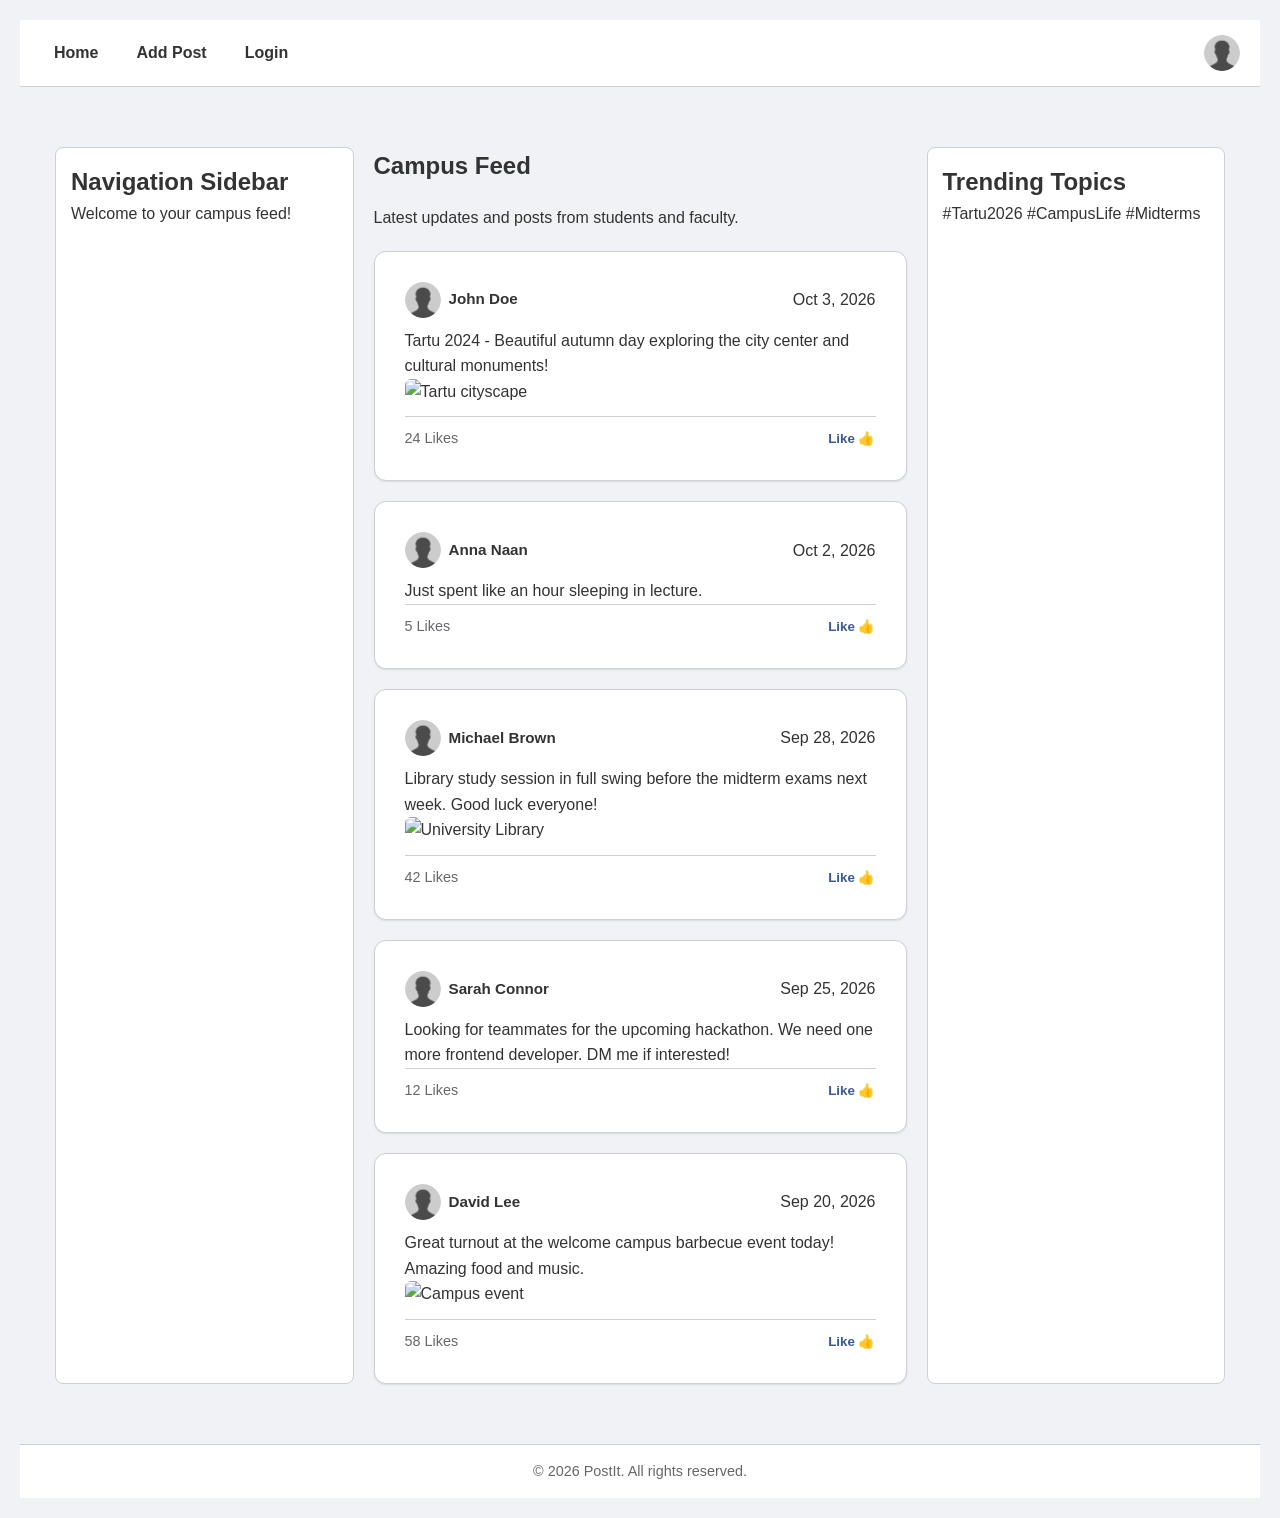
==== index.html @ 0d121286 "Initial commit." ====
<!DOCTYPE html>
<html lang="en">
<head>
    <meta charset="UTF-8">
    <meta name="viewport" content="width=device-width, initial-scale=1.0">
    <title>PostIt - Home</title>
    <link rel="stylesheet" href="styles.css">
</head>
<body>
    <header>
        <nav class="nav-links">
            <a href="index.html">Home</a>
            <a href="addPost.html">Add Post</a>
            <a href="login.html">Login</a>
        </nav>
        <img src="images/user_avatar.png" alt="Avatar" class="avatar-img">
    </header>

    <div class="container">
        <aside>
            <h2>Navigation Sidebar</h2>
            <p>Welcome to your campus feed!</p>
        </aside>

        <main>
            <div class="welcome-banner">
                <h1>Campus Feed</h1>
                <p>Latest updates and posts from students and faculty.</p>
            </div>

            <article class="post">
                <div class="post-header">
                    <div class="post-user">
                        <img src="images/user_avatar.png" alt="Avatar" class="avatar-img">
                        <h2 class="post-author">John Doe</h2>
                    </div>
                    <time datetime="2026-10-03">Oct 3, 2026</time>
                </div>
                <p>Tartu 2024 - Beautiful autumn day exploring the city center and cultural monuments!</p>
                <img src="https://encrypted-tbn0.gstatic.com/images?q=tbn:ANd9GcTX63naz52LHLcVyaYgZop-ExZRuWwlRUwRe38ha9CY8g&s=10" alt="Tartu cityscape" class="post-image">
                <div class="post-footer">
                    <span>24 Likes</span>
                    <button class="like-btn">Like</button>
                </div>
            </article>

            <article class="post">
                <div class="post-header">
                    <div class="post-user">
                        <img src="images/user_avatar.png" alt="Avatar" class="avatar-img">
                        <h2 class="post-author">Anna Naan</h2>
                    </div>
                    <time datetime="2026-10-02">Oct 2, 2026</time>
                </div>
                <p>Just spent like an hour sleeping in lecture.</p>
                <div class="post-footer">
                    <span>5 Likes</span>
                    <button class="like-btn">Like</button>
                </div>
            </article>

            <article class="post">
                <div class="post-header">
                    <div class="post-user">
                        <img src="images/user_avatar.png" alt="Avatar" class="avatar-img">
                        <h2 class="post-author">Michael Brown</h2>
                    </div>
                    <time datetime="2026-09-28">Sep 28, 2026</time>
                </div>
                <p>Library study session in full swing before the midterm exams next week. Good luck everyone!</p>
                <img src="https://encrypted-tbn0.gstatic.com/images?q=tbn:ANd9GcRoPAQkvJu2GfvRjXj6Il3q_ecyTgpstng9rkN1BiuKag&s=10" alt="University Library" class="post-image">
                <div class="post-footer">
                    <span>42 Likes</span>
                    <button class="like-btn">Like</button>
                </div>
            </article>

            <article class="post">
                <div class="post-header">
                    <div class="post-user">
                        <img src="images/user_avatar.png" alt="Avatar" class="avatar-img">
                        <h2 class="post-author">Sarah Connor</h2>
                    </div>
                    <time datetime="2026-09-25">Sep 25, 2026</time>
                </div>
                <p>Looking for teammates for the upcoming hackathon. We need one more frontend developer. DM me if interested!</p>
                <div class="post-footer">
                    <span>12 Likes</span>
                    <button class="like-btn">Like</button>
                </div>
            </article>

            <article class="post">
                <div class="post-header">
                    <div class="post-user">
                        <img src="images/user_avatar.png" alt="Avatar" class="avatar-img">
                        <h2 class="post-author">David Lee</h2>
                    </div>
                    <time datetime="2026-09-20">Sep 20, 2026</time>
                </div>
                <p>Great turnout at the welcome campus barbecue event today! Amazing food and music.</p>
                <img src="https://encrypted-tbn0.gstatic.com/images?q=tbn:ANd9GcQaOoxP2HIgG5i62Ms6ggoACeFXsvr-L1rnOrWT2zJQQg&s=10" alt="Campus event" class="post-image">
                <div class="post-footer">
                    <span>58 Likes</span>
                    <button class="like-btn">Like</button>
                </div>
            </article>
        </main>

        <aside>
            <h2>Trending Topics</h2>
            <p>#Tartu2026 #CampusLife #Midterms</p>
        </aside>
    </div>

    <footer>
        <p>&copy; 2026 PostIt. All rights reserved.</p>
    </footer>
</body>
</html>
---- styles.css ----
/* --- Global Variables & Reset --- */
:root {
    --primary-color: #3b5998;
    --hover-color: #2d4373;
    --primary-dark: #1a365d;
    --btn-hover: #0056b3;
    --bg-color: #f0f2f5;
    --card-bg: #ffffff;
    --text-color: #333333;
    --text-secondary: #65676b;
    --border-color: #ccd0d5;
}

*, *::before, *::after {
    margin: 0;
    padding: 0;
    box-sizing: border-box;
    font-family: Arial, sans-serif;
}

body {
    min-height: 100vh;
    background-color: var(--bg-color);
    color: var(--text-color);
    line-height: 1.6;
    display: flex;
    flex-direction: column;
    align-items: center;
    padding: 20px;
}

/* --- Navigation & Header --- */
header, .top-bar {
    background-color: var(--card-bg);
    border-bottom: 1px solid var(--border-color);
    display: flex;
    justify-content: space-between;
    align-items: center;
    padding: 12px 20px;
    width: 100%;
    margin-bottom: 40px
}

header {
    position: sticky;
    top: 0;
    z-index: 100;
}

.top-bar {
    border-radius: 12px;
}

nav a, .nav-item {
    text-decoration: none;
    color: var(--text-color);
    padding: 8px 14px;
    border-radius: 6px;
    font-weight: bold;
    transition: background-color 0.2s ease, color 0.2s ease;
}

nav a:hover, .nav-item:hover {
    background-color: #e4e6eb;
    color: var(--primary-color);
}

.nav-links {
    display: flex;
    gap: 10px;
    align-items: center;
}

/* --- Layout Containers --- */
.container {
    display: flex;
    max-width: 1200px;
    margin: 20px auto;
    gap: 20px;
    padding: 0 15px;
    width: 100%;
}

main {
    flex: 2;
    display: flex;
    flex-direction: column;
    gap: 20px;
}

.container > aside {
    flex: 1;
    background-color: var(--card-bg);
    border: 1px solid var(--border-color);
    border-radius: 8px;
    padding: 15px;
    min-height: 400px;
    display: none;
}

@media (min-width: 768px) {
    .container > aside {
        display: block;
    }
}

/* --- Cards (Login, Post, etc.) --- */
.login-card, .login-container, .post-card, article.post {
    background-color: var(--card-bg);
    border: 1px solid var(--border-color);
    border-radius: 12px;
    padding: 30px;
    width: 100%;
    max-width: 450px;
    box-shadow: 0 4px 10px rgba(0, 0, 0, 0.05);
}

article.post {
    max-width: 100%;
    box-shadow: 0 1px 2px rgba(0, 0, 0, 0.1);
}

.login-container {
    max-width: 400px;
    text-align: center;
}

.app-container {
    width: 100%;
    max-width: 380px;
}

/* --- Forms & Inputs --- */
.input-group, .form-group {
    margin-bottom: 20px;
    display: flex;
    text-align: left;
}

.input-group {
    flex-direction: column;
}

.input-group label, .form-group label {
    margin-bottom: 8px;
    color: #555;
    font-size: 16px;
}

.form-group label {
    width: 80px;
    padding-right: 15px;
    color: #000;
}

.input-group input, .form-group input[type="file"], .form-group textarea {
    width: 100%;
    padding: 10px;
    font-size: 16px;
    border: 1px solid var(--border-color);
    border-radius: 4px;
}

.input-group input:focus, .form-group textarea:focus {
    border-color: #007bff;
    outline: none;
}

.form-group textarea {
    flex: 1;
    height: 100px;
    resize: vertical;
}

.form-group input[type="file"] {
    flex: 1;
    cursor: pointer;
    border: none;
}

/* --- Buttons --- */
.login-btn, .create-post-btn {
    width: 100%;
    padding: 12px;
    background-color: var(--primary-dark);
    color: white;
    font-size: 16px;
    border: none;
    border-radius: 4px;
    cursor: pointer;
    transition: background-color 0.2s;
}

.create-post-btn {
    width: auto;
    padding: 10px 24px;
    margin-top: 30px;
}

.login-btn:hover, .create-post-btn:hover {
    background-color: var(--btn-hover);
}

/* --- Links & Typography --- */
h1 {
    margin-bottom: 20px;
    font-size: 24px;
    color: var(--text-color);
}

.signup-link, .forget_password-link {
    margin: 20px 0;
    font-size: 14px;
}

.signup-link a, .forget_password-link a {
    color: #007bff;
    text-decoration: none;
}

.signup-link a:hover, .forget_password-link a:hover {
    text-decoration: underline;
}

/* --- Post Specific Elements --- */
.post-header {
    display: flex;
    justify-content: space-between;
    align-items: center;
    margin-bottom: 10px;
}

.post-user {
    display: flex;
    align-items: center;
    gap: 8px;
}

.avatar-img, .user-avatar img {
    width: 36px;
    height: 36px;
    border-radius: 50%;
    object-fit: cover;
}

.user-avatar {
    width: 40px;
    height: 40px;
}

.post-author {
    font-weight: bold;
    font-size: 0.95rem;
}

.post-image {
    width: 100%;
    max-height: 400px;
    object-fit: cover;
    border-radius: 6px;
    margin-bottom: 12px;
}

.post-footer {
    display: flex;
    justify-content: space-between;
    align-items: center;
    border-top: 1px solid var(--border-color);
    padding-top: 10px;
    font-size: 0.9rem;
    color: var(--text-secondary);
}

.like-btn {
    background: none;
    border: none;
    cursor: pointer;
    font-weight: bold;
    color: var(--primary-color);
}

.like-btn::after {
    content: " 👍";
}

.like-btn:hover {
    text-decoration: underline;
}

/* --- Footer --- */
footer {
    background-color: var(--card-bg);
    border-top: 1px solid var(--border-color);
    text-align: center;
    padding: 15px;
    margin-top: 40px;
    font-size: 0.9rem;
    color: var(--text-secondary);
    width: 100%;
}

/* --- Responsive Design --- */
@media (max-width: 767px) {
    header {
        flex-direction: column;
        gap: 10px;
    }
    .container {
        flex-direction: column;
        padding: 0 10px;
    }
}

.input-group + .input-group {
    margin-top: 15px;
}

.form-group ~ button {
    cursor: pointer;
}
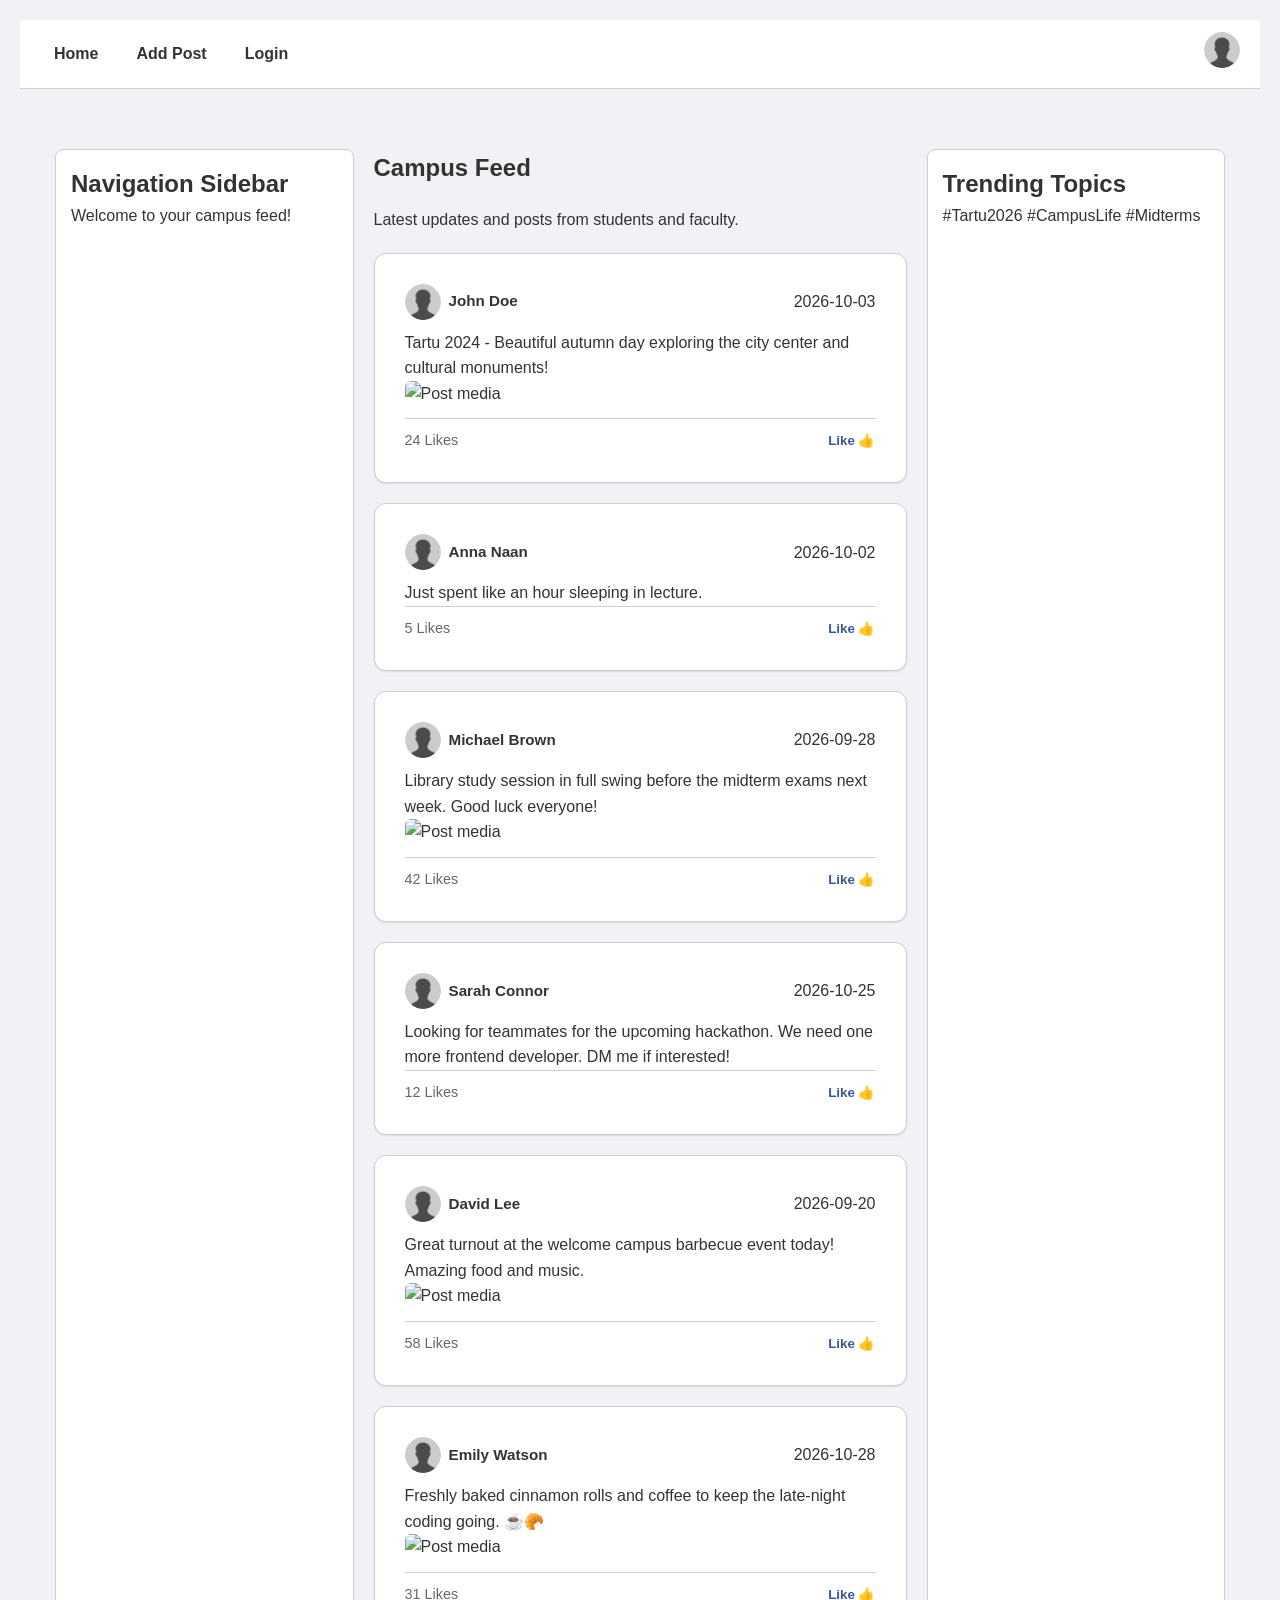
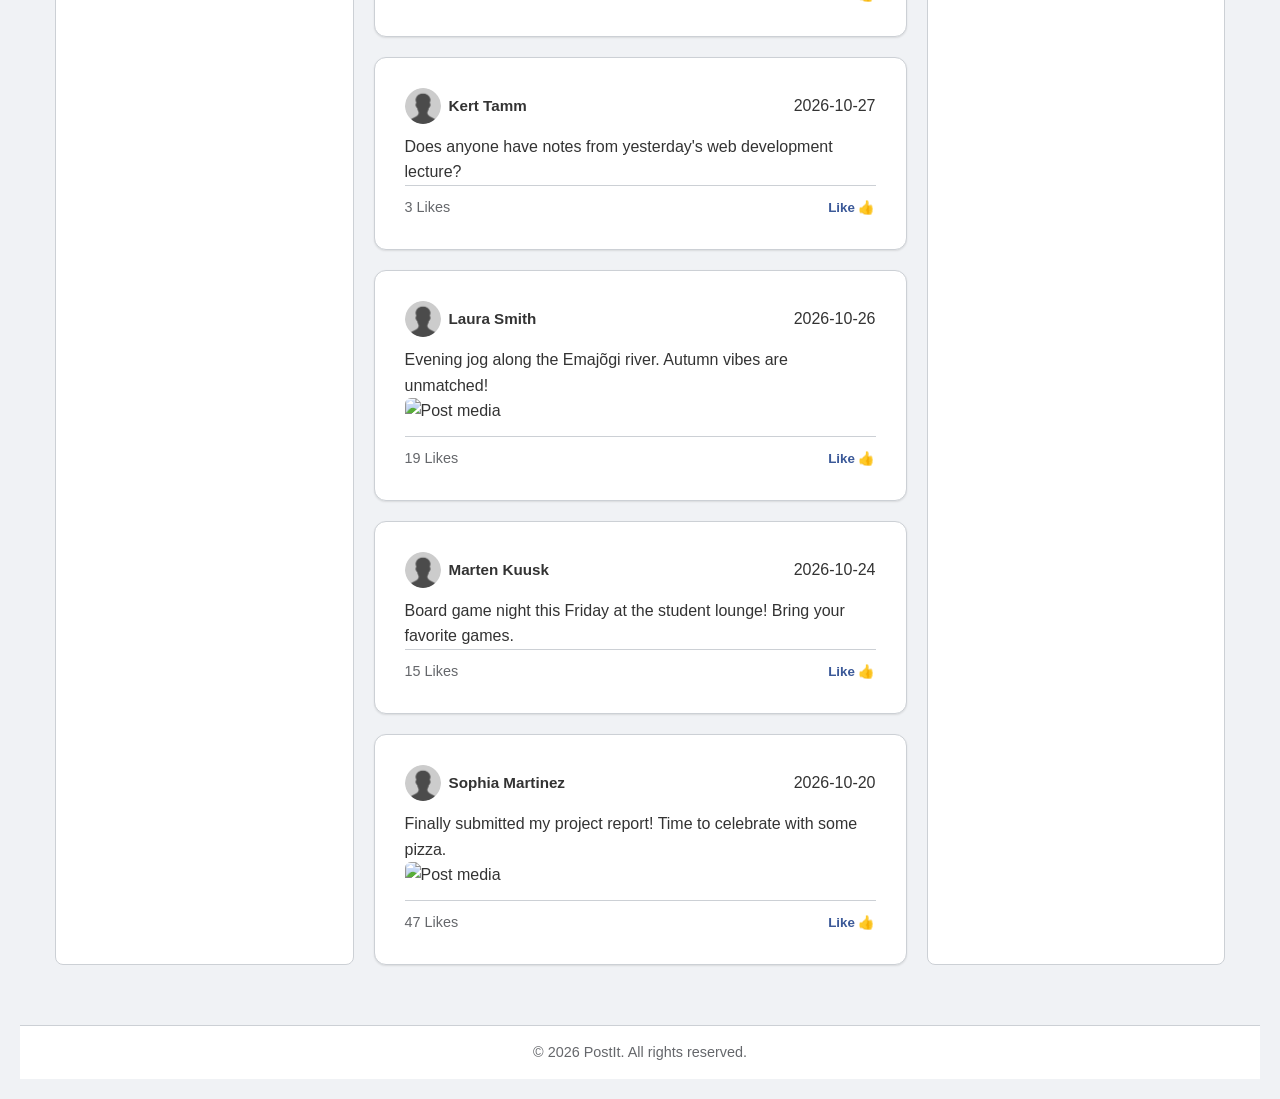
==== commit fbe8db75: "Added more posts and dropdown box" ====
--- a/index.html
+++ b/index.html
@@ -13,98 +13,25 @@
             <a href="addPost.html">Add Post</a>
             <a href="login.html">Login</a>
         </nav>
-        <img src="images/user_avatar.png" alt="Avatar" class="avatar-img">
+
+        <div class="user-menu-container">
+            <img src="images/user_avatar.png" alt="Avatar" class="avatar-img" id="avatar-btn">
+            <div id="user-dropdown" class="dropdown-content">
+                <p class="dropdown-name">John Doe</p>
+                <p class="dropdown-email">john.doe@ut.ee</p>
+                <a href="login.html" class="dropdown-logout">logout</a>
+            </div>
+        </div>
     </header>
 
     <div class="container">
         <aside>
             <h2>Navigation Sidebar</h2>
-            <p>Welcome to your campus feed!</p>
+            <p>Welcome to your campus feed!</p> 
         </aside>
 
-        <main>
-            <div class="welcome-banner">
-                <h1>Campus Feed</h1>
-                <p>Latest updates and posts from students and faculty.</p>
-            </div>
+        <main id="posts-feed">
 
-            <article class="post">
-                <div class="post-header">
-                    <div class="post-user">
-                        <img src="images/user_avatar.png" alt="Avatar" class="avatar-img">
-                        <h2 class="post-author">John Doe</h2>
-                    </div>
-                    <time datetime="2026-10-03">Oct 3, 2026</time>
-                </div>
-                <p>Tartu 2024 - Beautiful autumn day exploring the city center and cultural monuments!</p>
-                <img src="https://encrypted-tbn0.gstatic.com/images?q=tbn:ANd9GcTX63naz52LHLcVyaYgZop-ExZRuWwlRUwRe38ha9CY8g&s=10" alt="Tartu cityscape" class="post-image">
-                <div class="post-footer">
-                    <span>24 Likes</span>
-                    <button class="like-btn">Like</button>
-                </div>
-            </article>
-
-            <article class="post">
-                <div class="post-header">
-                    <div class="post-user">
-                        <img src="images/user_avatar.png" alt="Avatar" class="avatar-img">
-                        <h2 class="post-author">Anna Naan</h2>
-                    </div>
-                    <time datetime="2026-10-02">Oct 2, 2026</time>
-                </div>
-                <p>Just spent like an hour sleeping in lecture.</p>
-                <div class="post-footer">
-                    <span>5 Likes</span>
-                    <button class="like-btn">Like</button>
-                </div>
-            </article>
-
-            <article class="post">
-                <div class="post-header">
-                    <div class="post-user">
-                        <img src="images/user_avatar.png" alt="Avatar" class="avatar-img">
-                        <h2 class="post-author">Michael Brown</h2>
-                    </div>
-                    <time datetime="2026-09-28">Sep 28, 2026</time>
-                </div>
-                <p>Library study session in full swing before the midterm exams next week. Good luck everyone!</p>
-                <img src="https://encrypted-tbn0.gstatic.com/images?q=tbn:ANd9GcRoPAQkvJu2GfvRjXj6Il3q_ecyTgpstng9rkN1BiuKag&s=10" alt="University Library" class="post-image">
-                <div class="post-footer">
-                    <span>42 Likes</span>
-                    <button class="like-btn">Like</button>
-                </div>
-            </article>
-
-            <article class="post">
-                <div class="post-header">
-                    <div class="post-user">
-                        <img src="images/user_avatar.png" alt="Avatar" class="avatar-img">
-                        <h2 class="post-author">Sarah Connor</h2>
-                    </div>
-                    <time datetime="2026-09-25">Sep 25, 2026</time>
-                </div>
-                <p>Looking for teammates for the upcoming hackathon. We need one more frontend developer. DM me if interested!</p>
-                <div class="post-footer">
-                    <span>12 Likes</span>
-                    <button class="like-btn">Like</button>
-                </div>
-            </article>
-
-            <article class="post">
-                <div class="post-header">
-                    <div class="post-user">
-                        <img src="images/user_avatar.png" alt="Avatar" class="avatar-img">
-                        <h2 class="post-author">David Lee</h2>
-                    </div>
-                    <time datetime="2026-09-20">Sep 20, 2026</time>
-                </div>
-                <p>Great turnout at the welcome campus barbecue event today! Amazing food and music.</p>
-                <img src="https://encrypted-tbn0.gstatic.com/images?q=tbn:ANd9GcQaOoxP2HIgG5i62Ms6ggoACeFXsvr-L1rnOrWT2zJQQg&s=10" alt="Campus event" class="post-image">
-                <div class="post-footer">
-                    <span>58 Likes</span>
-                    <button class="like-btn">Like</button>
-                </div>
-            </article>
         </main>
 
         <aside>
@@ -114,6 +41,7 @@
     </div>
 
     <footer>
+        <script src="script.js"></script>
         <p>&copy; 2026 PostIt. All rights reserved.</p>
     </footer>
 </body>
--- a/styles.css
+++ b/styles.css
@@ -318,3 +318,46 @@
 .form-group ~ button {
     cursor: pointer;
 }
+
+/* Container for avatar and dropdown */
+.user-menu-container {
+    position: relative;
+    display: inline-block;
+    cursor: pointer;
+}
+
+/* Dropdown menu box */
+.dropdown-content {
+    display: none; /* Hidden by default */
+    position: absolute;
+    right: 0;
+    top: 100%;
+    background-color: var(--card-bg);
+    min-width: 160px;
+    box-shadow: 0px 8px 16px rgba(0,0,0,0.2);
+    z-index: 1000;
+    border-radius: 4px;
+    padding: 8px 0;
+}
+
+.dropdown-content.show {
+    display: block;
+}
+
+.dropdown-content p, 
+.dropdown-content a {
+    color: #333;
+    padding: 6px 16px;
+    text-decoration: none;
+    display: block;
+    font-size: 14px;
+    margin: 0;
+}
+
+.dropdown-content .dropdown-name {
+    font-weight: bold;
+}
+
+.dropdown-content a:hover {
+    background-color: var(--hover-color);
+}
